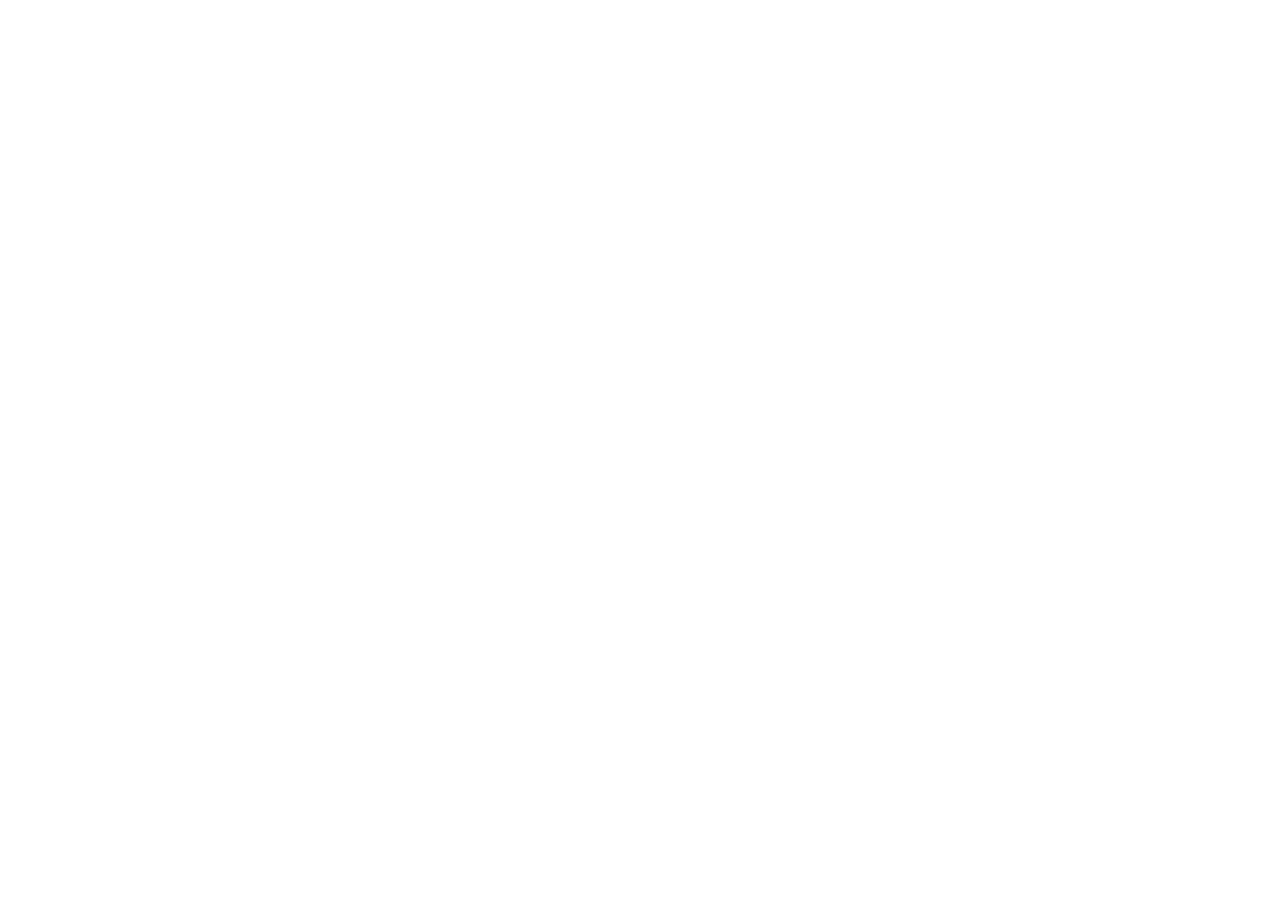
==== .vs/GeoCol-Assignment3/index.html @ 44ad705c "Week 10, assignment 3 Made" ====
<!DOCTYPE html>
<html lang="en">
    <head>
        <!-- Example Comment, use these frequently. They will not render. The head requires metadata and links to CSS JS and fonts. -->
        <meta charset="utf-8">
        <meta name="viewport" content="width=device-width, initial-scale=1">
        <title>Week 3 Learning HTML</title>
        <meta name="description" content="Week 3. I could've sworn there was a media child.">
        <meta name="robots" content="nofollow, noindex">
        <!-- CSS added below-->
         <link rel="stylesheet" href="./css/style.css">

        <!-- add our custom fonts -->
         <link rel="preconnect" href="https://fonts.googleapis.com">
        <link rel="preconnect" href="https://fonts.gstatic.com" crossorigin>
        <link href="https://fonts.googleapis.com/css2?family=Montserrat:ital,wght@0,100..900;1,100..900&display=swap" rel="stylesheet">
        
    </head>
</html>
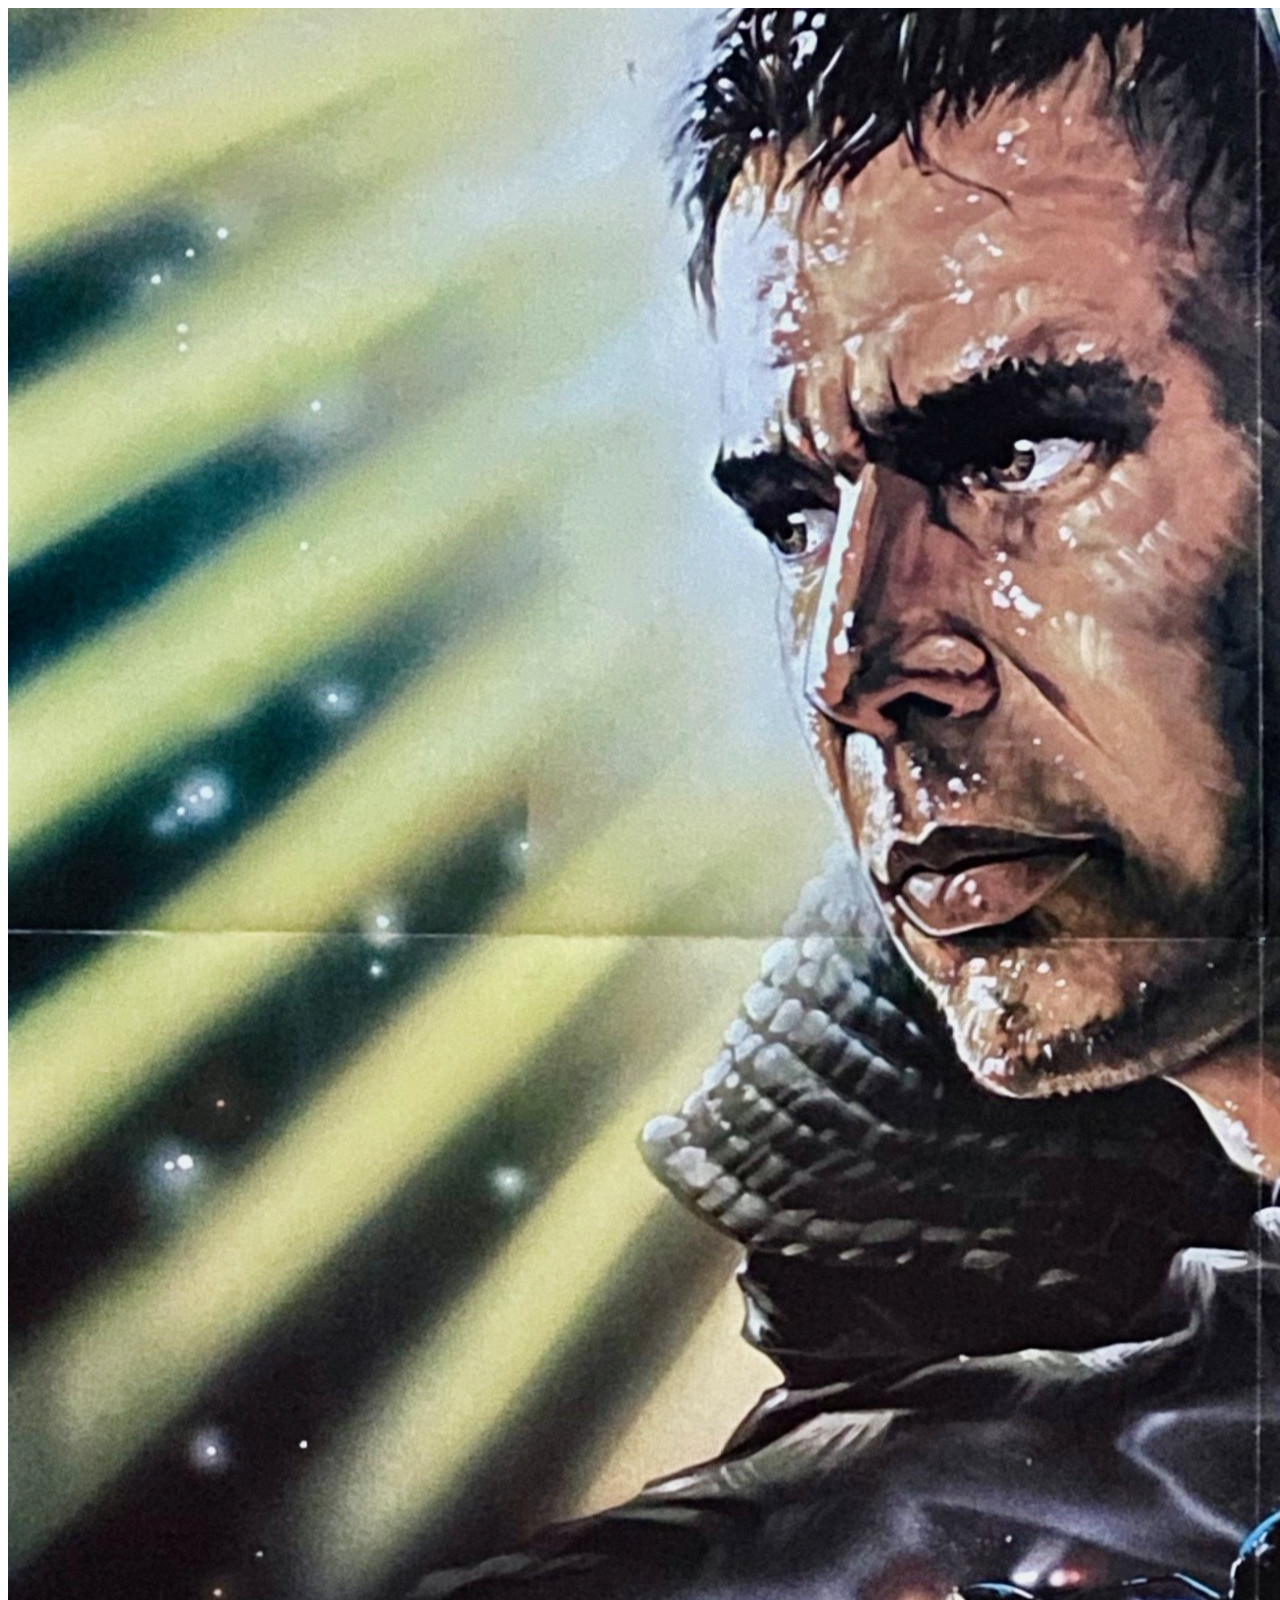
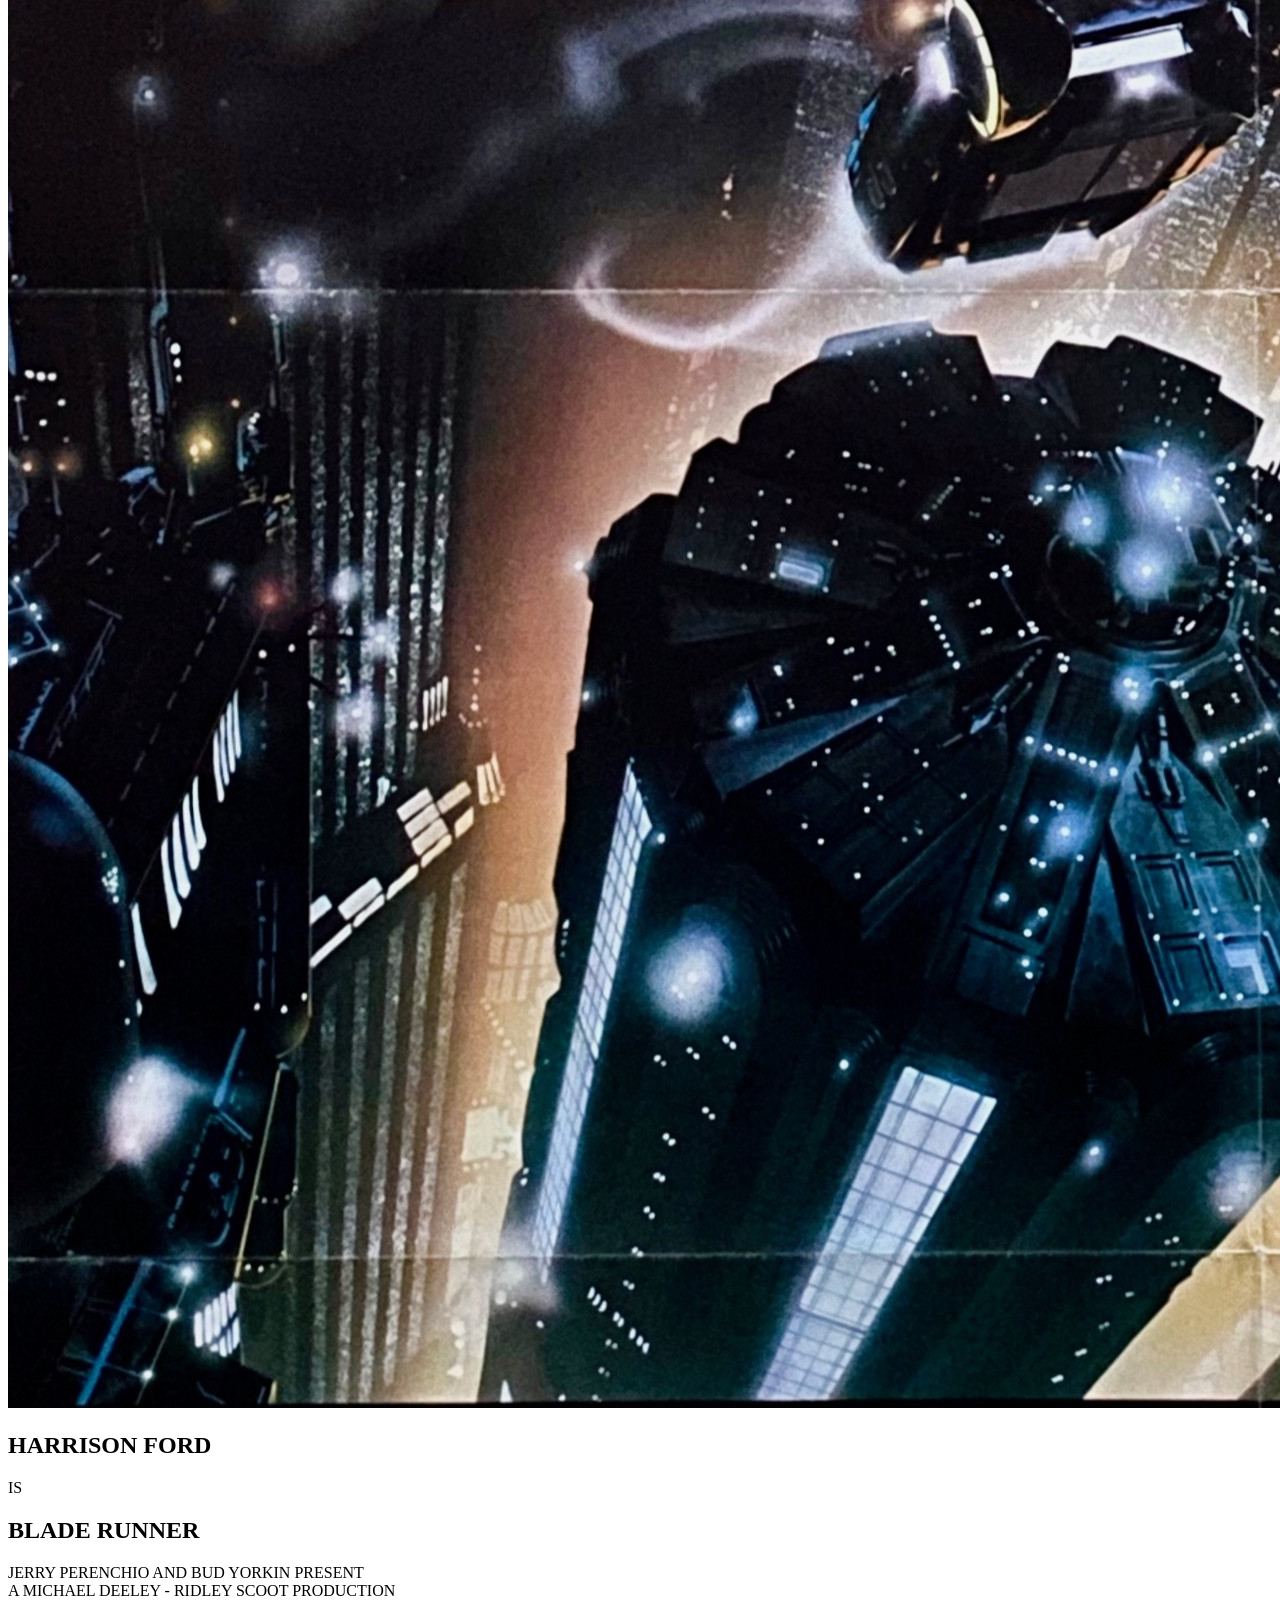
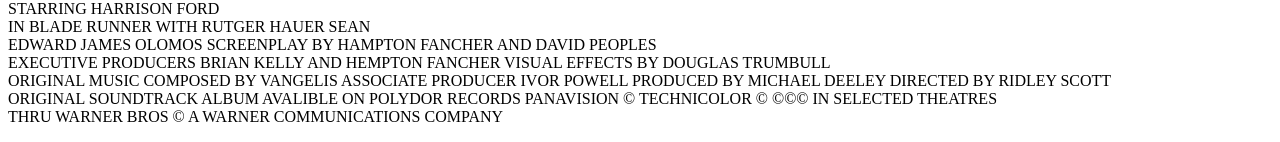
==== commit c6f34cfb: "HMTL largely finished" ====
--- a/.vs/GeoCol-Assignment3/index.html
+++ b/.vs/GeoCol-Assignment3/index.html
@@ -1,7 +1,7 @@
 <!DOCTYPE html>
 <html lang="en">
     <head>
-        <!-- Example Comment, use these frequently. They will not render. The head requires metadata and links to CSS JS and fonts. -->
+        <!-- Metadata -->
         <meta charset="utf-8">
         <meta name="viewport" content="width=device-width, initial-scale=1">
         <title>Week 3 Learning HTML</title>
@@ -14,6 +14,35 @@
          <link rel="preconnect" href="https://fonts.googleapis.com">
         <link rel="preconnect" href="https://fonts.gstatic.com" crossorigin>
         <link href="https://fonts.googleapis.com/css2?family=Montserrat:ital,wght@0,100..900;1,100..900&display=swap" rel="stylesheet">
-        
     </head>
-</html>+    <body>
+        <main>
+            <section>
+                <div>
+                    <!-- Visual Image -->
+                    <img src="./img/Textless.jpeg" id="bladerunner-poster">
+                </div>
+                <div class="title-text">
+                    <!-- The Larger Title Text -->
+                <h1>HARRISON FORD</h1>
+                <p>IS</p>
+                <h1>BLADE RUNNER</h1>
+                </div>
+            </section>
+            <section>
+                <!-- Smaller Credit Text -->
+                 <p>
+                    JERRY PERENCHIO AND BUD YORKIN PRESENT <br>
+                    A MICHAEL DEELEY - RIDLEY SCOOT PRODUCTION <br>
+                    STARRING HARRISON FORD <br>
+                    IN BLADE RUNNER WITH RUTGER HAUER SEAN <br>
+                    EDWARD JAMES OLOMOS SCREENPLAY BY HAMPTON FANCHER AND DAVID PEOPLES <br>
+                    EXECUTIVE PRODUCERS BRIAN KELLY AND HEMPTON FANCHER VISUAL EFFECTS BY DOUGLAS TRUMBULL <br>
+                    ORIGINAL MUSIC COMPOSED BY VANGELIS ASSOCIATE PRODUCER IVOR POWELL PRODUCED BY MICHAEL DEELEY DIRECTED BY RIDLEY SCOTT <br>
+                    ORIGINAL SOUNDTRACK ALBUM AVALIBLE ON POLYDOR RECORDS   PANAVISION &COPY; TECHNICOLOR &COPY; &COPY;&COPY;&COPY; IN SELECTED THEATRES <br>
+                    THRU WARNER BROS &COPY; A WARNER COMMUNICATIONS COMPANY
+                 </p>
+            </section>
+        </main>
+    </body>
+</html> 
--- a/.vs/GeoCol-Assignment3/css/style.css
+++ b/.vs/GeoCol-Assignment3/css/style.css
@@ -0,0 +1,5 @@
+/* ==== Font Importing ==== */
+@font-face {
+    font-family: '';
+    src: url("../css/style.css");
+}
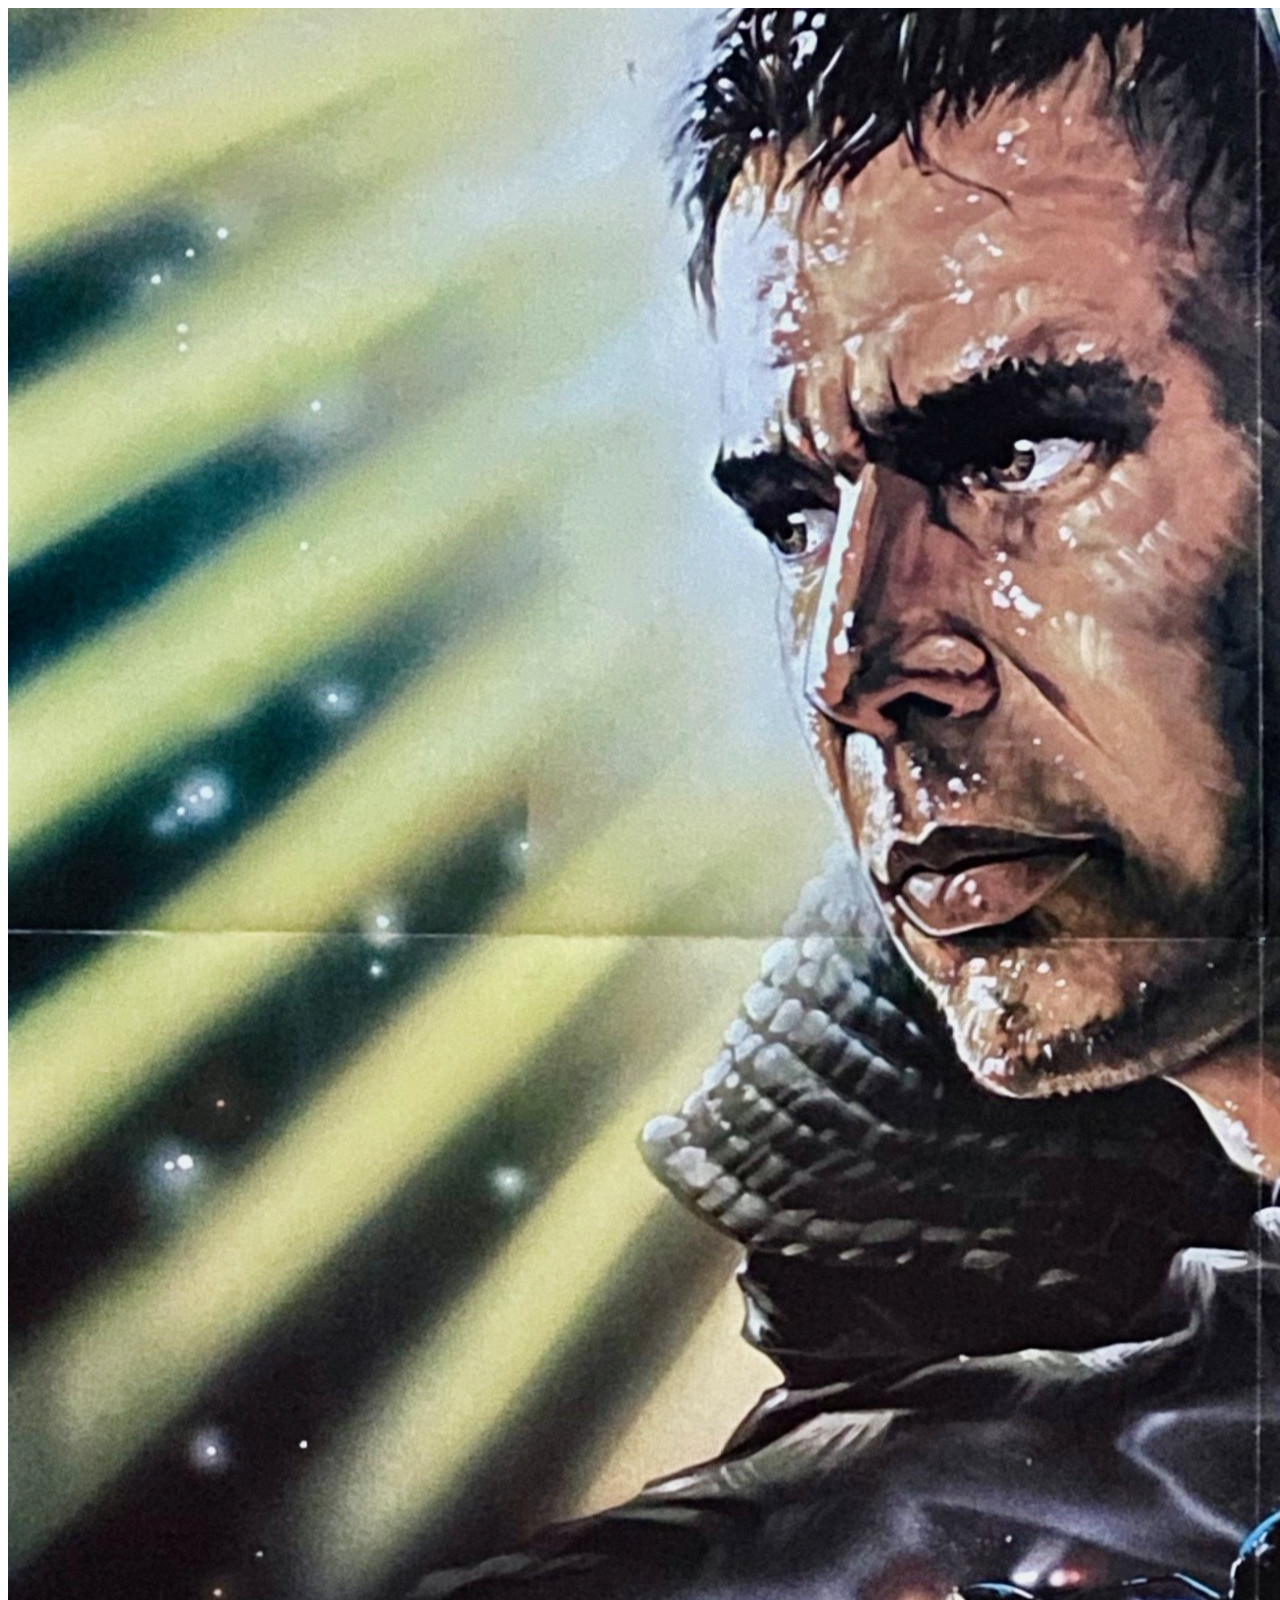
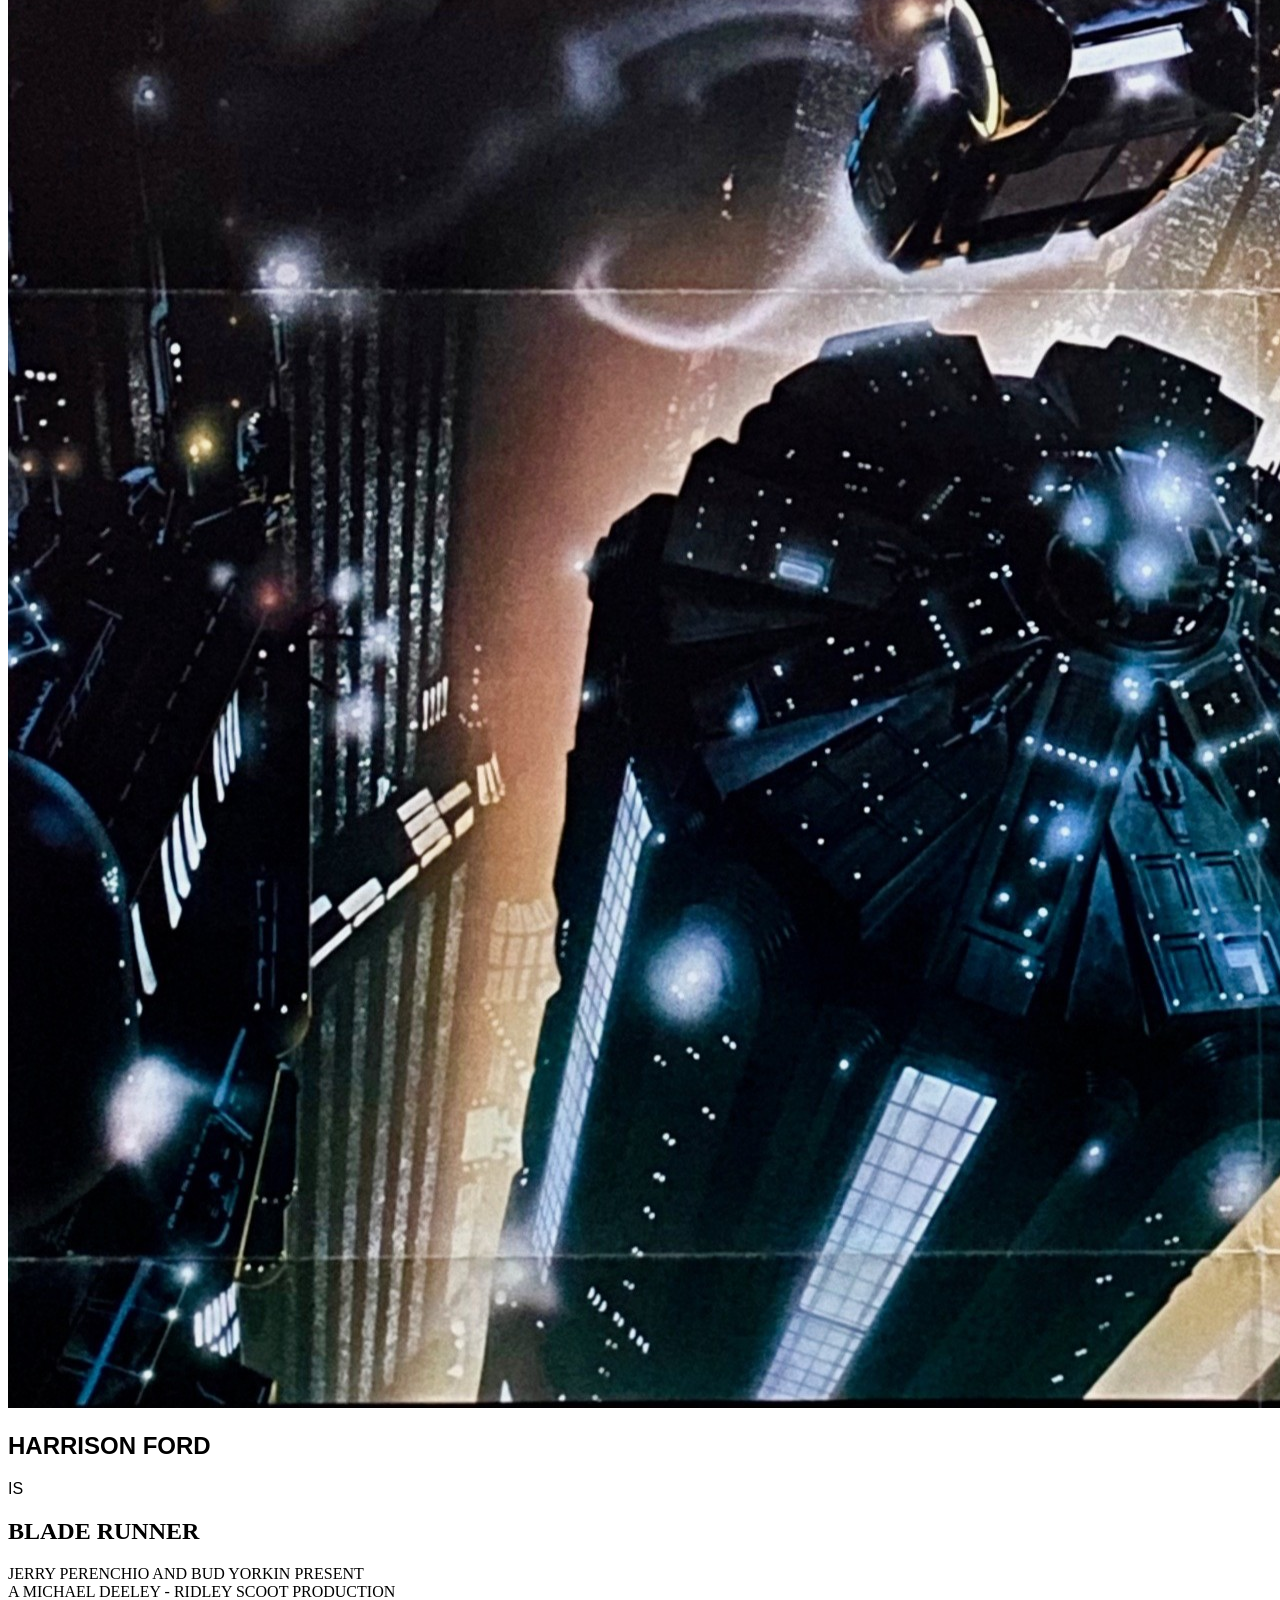
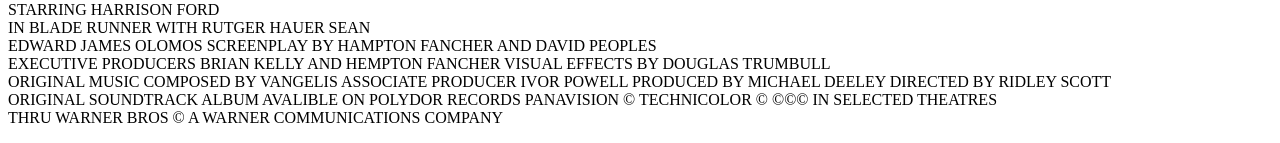
==== commit 4073876d: "Font Application" ====
--- a/.vs/GeoCol-Assignment3/index.html
+++ b/.vs/GeoCol-Assignment3/index.html
@@ -22,11 +22,11 @@
                     <!-- Visual Image -->
                     <img src="./img/Textless.jpeg" id="bladerunner-poster">
                 </div>
-                <div class="title-text">
+                <div>
                     <!-- The Larger Title Text -->
-                <h1>HARRISON FORD</h1>
-                <p>IS</p>
-                <h1>BLADE RUNNER</h1>
+                <h1 class="MontTitle">HARRISON FORD</h1>
+                <p class="MontTitle" id="MontTitleSmall">IS</p>
+                <h1 id="BDRTitle">BLADE RUNNER</h1>
                 </div>
             </section>
             <section>
--- a/.vs/GeoCol-Assignment3/css/style.css
+++ b/.vs/GeoCol-Assignment3/css/style.css
@@ -1,5 +1,18 @@
+/* ===== Browser Default Overrides ===== */
+
+
 /* ==== Font Importing ==== */
 @font-face {
-    font-family: '';
-    src: url("../css/style.css");
+    font-family: 'BladerunnerTitle';
+    src: url("./font/BladerunnerTitleFont/BLADRMF_.TTF");
+    font-family: 'Montserrat';
+    src: url("../font/Montserrat-Regular.ttf");
+}
+
+/* ===== Title Adjustment ===== */
+.MontTitle{
+    font-family: 'Montserrat', sans-serif;
+}
+.BDRTitle{
+    font-family: 'BladerunnerTitle', sans-serif;
 }
